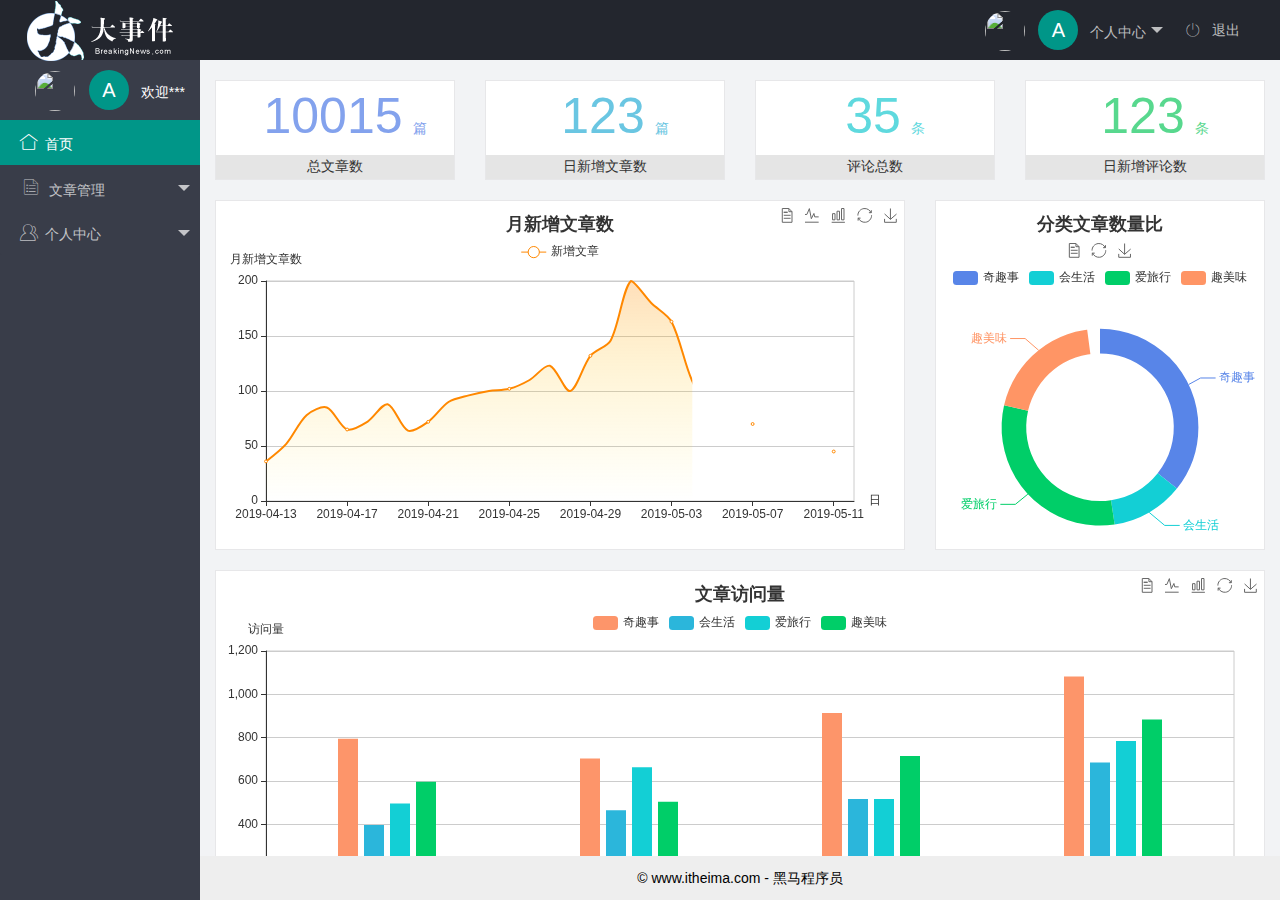
==== index.html @ e061fc87 "主页提交" ====
<!DOCTYPE html>
<html lang="en">

<head>
    <meta charset="UTF-8">
    <meta name="viewport" content="width=device-width, initial-scale=1.0">
    <title>后台大布局</title>
    <link rel="stylesheet" href="/assets/fonts/iconfont.css">
    <link rel="stylesheet" href="/assets/lib/layui/css/layui.css">
    <link rel="stylesheet" href="/assets/css/index.css">
</head>

<body class="layui-layout-body">
    <div class="layui-layout layui-layout-admin">
        <div class="layui-header">
            <div class="layui-logo">
                <img src="./assets/images/logo.png" alt="">
            </div>
            <ul class="layui-nav layui-layout-right">
                <li class="layui-nav-item">
                    <a href="javascript:;" class="userinfo">
                        <img src="http://t.cn/RCzsdCq" class="layui-nav-img">
                        <span class="text-avatar">A</span>
                        个人中心
                    </a>
                    <dl class="layui-nav-child">
                        <dd><a href="javascript:;">基本资料</a></dd>
                        <dd><a href="javascript:;">安全设置</a></dd>
                    </dl>
                </li>
                <li class="layui-nav-item">
                    <a href="javascript:;" id="btnLogout">
                        <span class="iconfont icon-tuichu"></span>&nbsp;&nbsp;
                        退出
                    </a>
                </li>
            </ul>
        </div>

        <div class="layui-side layui-bg-black">
            <div class="layui-side-scroll">
                <div class="userinfo">
                    <img src="http://t.cn/RCzsdCq" class="layui-nav-img">
                    <span class="text-avatar">A</span>
                    <span class="welcome">欢迎***</span>
                </div>
                <!-- 左侧导航区域（可配合layui已有的垂直导航） -->
                <ul class="layui-nav layui-nav-tree" lay-shrink="all">
                    <li class="layui-nav-item layui-this"><a href="/home/dashboard.html" target="fm"><i
                                class="layui-icon layui-icon-home" style="font-size: 18px;"></i> 首页</a></li>
                    <li class="layui-nav-item">
                        <a class="" href="javascript:;"><i class="layui-icon layui-icon-list"
                                style="font-size: 22px;"></i> 文章管理</a>
                        <dl class="layui-nav-child">
                            <dd><a href="javascript:;"><i class="layui-icon layui-icon-app"></i> 文章类别</a></dd>
                            <dd><a href="javascript:;"><i class="layui-icon layui-icon-app"></i> 文章列表</a></dd>
                            <dd><a href="javascript:;"><i class="layui-icon layui-icon-app"></i> 发布文章</a></dd>
                        </dl>
                    </li>
                    <li class="layui-nav-item">
                        <a class="" href="javascript:;"><i class="layui-icon layui-icon-user"
                                style="font-size: 18px;"></i> 个人中心</a>
                        <dl class="layui-nav-child">
                            <dd><a href="javascript:;"><i class="layui-icon layui-icon-app"></i> 基本资料</a></dd>
                            <dd><a href="javascript:;"><i class="layui-icon layui-icon-app"></i> 更换头像</a></dd>
                            <dd><a href="javascript:;"><i class="layui-icon layui-icon-app"></i> 重置密码</a></dd>
                        </dl>
                    </li>

                </ul>
            </div>
        </div>

        <div class="layui-body">
            <!-- 内容主体区域 -->
            <div class="layui-body">
                <iframe src="/home/dashboard.html" frameborder="0" name="fm"></iframe>
            </div>
        </div>

        <div class="layui-footer">
            <!-- 底部固定区域 -->
            © www.itheima.com - 黑马程序员
        </div>
    </div>
    <script src="/assets/lib/layui/layui.all.js"></script>
    <script src="/assets/lib/jquery.js"></script>
    <script src="/assets/js/baseAPI.js"></script>
    <script src="/assets/js/index.js"></script>
</body>

</html>
---- assets/fonts/iconfont.css ----
@font-face {font-family: "iconfont";
  src: url('iconfont.eot?t=1576139966484'); /* IE9 */
  src: url('iconfont.eot?t=1576139966484#iefix') format('embedded-opentype'), /* IE6-IE8 */
  url('[data-uri]') format('woff2'),
  url('iconfont.woff?t=1576139966484') format('woff'),
  url('iconfont.ttf?t=1576139966484') format('truetype'), /* chrome, firefox, opera, Safari, Android, iOS 4.2+ */
  url('iconfont.svg?t=1576139966484#iconfont') format('svg'); /* iOS 4.1- */
}

.iconfont {
  font-family: "iconfont" !important;
  font-size: 16px;
  font-style: normal;
  -webkit-font-smoothing: antialiased;
  -moz-osx-font-smoothing: grayscale;
}

.icon-home:before {
  content: "\e6a9";
}

.icon-user:before {
  content: "\e614";
}

.icon-pinglun:before {
  content: "\e616";
}

.icon-tuichu:before {
  content: "\e865";
}

.icon-16:before {
  content: "\e615";
}
---- assets/lib/layui/css/layui.css ----
/** layui-v2.5.5 MIT License By https://www.layui.com */
 .layui-inline,img{display:inline-block;vertical-align:middle}h1,h2,h3,h4,h5,h6{font-weight:400}.layui-edge,.layui-header,.layui-inline,.layui-main{position:relative}.layui-body,.layui-edge,.layui-elip{overflow:hidden}.layui-btn,.layui-edge,.layui-inline,img{vertical-align:middle}.layui-btn,.layui-disabled,.layui-icon,.layui-unselect{-moz-user-select:none;-webkit-user-select:none;-ms-user-select:none}.layui-elip,.layui-form-checkbox span,.layui-form-pane .layui-form-label{text-overflow:ellipsis;white-space:nowrap}.layui-breadcrumb,.layui-tree-btnGroup{visibility:hidden}blockquote,body,button,dd,div,dl,dt,form,h1,h2,h3,h4,h5,h6,input,li,ol,p,pre,td,textarea,th,ul{margin:0;padding:0;-webkit-tap-highlight-color:rgba(0,0,0,0)}a:active,a:hover{outline:0}img{border:none}li{list-style:none}table{border-collapse:collapse;border-spacing:0}h4,h5,h6{font-size:100%}button,input,optgroup,option,select,textarea{font-family:inherit;font-size:inherit;font-style:inherit;font-weight:inherit;outline:0}pre{white-space:pre-wrap;white-space:-moz-pre-wrap;white-space:-pre-wrap;white-space:-o-pre-wrap;word-wrap:break-word}body{line-height:24px;font:14px Helvetica Neue,Helvetica,PingFang SC,Tahoma,Arial,sans-serif}hr{height:1px;margin:10px 0;border:0;clear:both}a{color:#333;text-decoration:none}a:hover{color:#777}a cite{font-style:normal;*cursor:pointer}.layui-border-box,.layui-border-box *{box-sizing:border-box}.layui-box,.layui-box *{box-sizing:content-box}.layui-clear{clear:both;*zoom:1}.layui-clear:after{content:'\20';clear:both;*zoom:1;display:block;height:0}.layui-inline{*display:inline;*zoom:1}.layui-edge{display:inline-block;width:0;height:0;border-width:6px;border-style:dashed;border-color:transparent}.layui-edge-top{top:-4px;border-bottom-color:#999;border-bottom-style:solid}.layui-edge-right{border-left-color:#999;border-left-style:solid}.layui-edge-bottom{top:2px;border-top-color:#999;border-top-style:solid}.layui-edge-left{border-right-color:#999;border-right-style:solid}.layui-disabled,.layui-disabled:hover{color:#d2d2d2!important;cursor:not-allowed!important}.layui-circle{border-radius:100%}.layui-show{display:block!important}.layui-hide{display:none!important}@font-face{font-family:layui-icon;src:url(../font/iconfont.eot?v=250);src:url(../font/iconfont.eot?v=250#iefix) format('embedded-opentype'),url(../font/iconfont.woff2?v=250) format('woff2'),url(../font/iconfont.woff?v=250) format('woff'),url(../font/iconfont.ttf?v=250) format('truetype'),url(../font/iconfont.svg?v=250#layui-icon) format('svg')}.layui-icon{font-family:layui-icon!important;font-size:16px;font-style:normal;-webkit-font-smoothing:antialiased;-moz-osx-font-smoothing:grayscale}.layui-icon-reply-fill:before{content:"\e611"}.layui-icon-set-fill:before{content:"\e614"}.layui-icon-menu-fill:before{content:"\e60f"}.layui-icon-search:before{content:"\e615"}.layui-icon-share:before{content:"\e641"}.layui-icon-set-sm:before{content:"\e620"}.layui-icon-engine:before{content:"\e628"}.layui-icon-close:before{content:"\1006"}.layui-icon-close-fill:before{content:"\1007"}.layui-icon-chart-screen:before{content:"\e629"}.layui-icon-star:before{content:"\e600"}.layui-icon-circle-dot:before{content:"\e617"}.layui-icon-chat:before{content:"\e606"}.layui-icon-release:before{content:"\e609"}.layui-icon-list:before{content:"\e60a"}.layui-icon-chart:before{content:"\e62c"}.layui-icon-ok-circle:before{content:"\1005"}.layui-icon-layim-theme:before{content:"\e61b"}.layui-icon-table:before{content:"\e62d"}.layui-icon-right:before{content:"\e602"}.layui-icon-left:before{content:"\e603"}.layui-icon-cart-simple:before{content:"\e698"}.layui-icon-face-cry:before{content:"\e69c"}.layui-icon-face-smile:before{content:"\e6af"}.layui-icon-survey:before{content:"\e6b2"}.layui-icon-tree:before{content:"\e62e"}.layui-icon-upload-circle:before{content:"\e62f"}.layui-icon-add-circle:before{content:"\e61f"}.layui-icon-download-circle:before{content:"\e601"}.layui-icon-templeate-1:before{content:"\e630"}.layui-icon-util:before{content:"\e631"}.layui-icon-face-surprised:before{content:"\e664"}.layui-icon-edit:before{content:"\e642"}.layui-icon-speaker:before{content:"\e645"}.layui-icon-down:before{content:"\e61a"}.layui-icon-file:before{content:"\e621"}.layui-icon-layouts:before{content:"\e632"}.layui-icon-rate-half:before{content:"\e6c9"}.layui-icon-add-circle-fine:before{content:"\e608"}.layui-icon-prev-circle:before{content:"\e633"}.layui-icon-read:before{content:"\e705"}.layui-icon-404:before{content:"\e61c"}.layui-icon-carousel:before{content:"\e634"}.layui-icon-help:before{content:"\e607"}.layui-icon-code-circle:before{content:"\e635"}.layui-icon-water:before{content:"\e636"}.layui-icon-username:before{content:"\e66f"}.layui-icon-find-fill:before{content:"\e670"}.layui-icon-about:before{content:"\e60b"}.layui-icon-location:before{content:"\e715"}.layui-icon-up:before{content:"\e619"}.layui-icon-pause:before{content:"\e651"}.layui-icon-date:before{content:"\e637"}.layui-icon-layim-uploadfile:before{content:"\e61d"}.layui-icon-delete:before{content:"\e640"}.layui-icon-play:before{content:"\e652"}.layui-icon-top:before{content:"\e604"}.layui-icon-friends:before{content:"\e612"}.layui-icon-refresh-3:before{content:"\e9aa"}.layui-icon-ok:before{content:"\e605"}.layui-icon-layer:before{content:"\e638"}.layui-icon-face-smile-fine:before{content:"\e60c"}.layui-icon-dollar:before{content:"\e659"}.layui-icon-group:before{content:"\e613"}.layui-icon-layim-download:before{content:"\e61e"}.layui-icon-picture-fine:before{content:"\e60d"}.layui-icon-link:before{content:"\e64c"}.layui-icon-diamond:before{content:"\e735"}.layui-icon-log:before{content:"\e60e"}.layui-icon-rate-solid:before{content:"\e67a"}.layui-icon-fonts-del:before{content:"\e64f"}.layui-icon-unlink:before{content:"\e64d"}.layui-icon-fonts-clear:before{content:"\e639"}.layui-icon-triangle-r:before{content:"\e623"}.layui-icon-circle:before{content:"\e63f"}.layui-icon-radio:before{content:"\e643"}.layui-icon-align-center:before{content:"\e647"}.layui-icon-align-right:before{content:"\e648"}.layui-icon-align-left:before{content:"\e649"}.layui-icon-loading-1:before{content:"\e63e"}.layui-icon-return:before{content:"\e65c"}.layui-icon-fonts-strong:before{content:"\e62b"}.layui-icon-upload:before{content:"\e67c"}.layui-icon-dialogue:before{content:"\e63a"}.layui-icon-video:before{content:"\e6ed"}.layui-icon-headset:before{content:"\e6fc"}.layui-icon-cellphone-fine:before{content:"\e63b"}.layui-icon-add-1:before{content:"\e654"}.layui-icon-face-smile-b:before{content:"\e650"}.layui-icon-fonts-html:before{content:"\e64b"}.layui-icon-form:before{content:"\e63c"}.layui-icon-cart:before{content:"\e657"}.layui-icon-camera-fill:before{content:"\e65d"}.layui-icon-tabs:before{content:"\e62a"}.layui-icon-fonts-code:before{content:"\e64e"}.layui-icon-fire:before{content:"\e756"}.layui-icon-set:before{content:"\e716"}.layui-icon-fonts-u:before{content:"\e646"}.layui-icon-triangle-d:before{content:"\e625"}.layui-icon-tips:before{content:"\e702"}.layui-icon-picture:before{content:"\e64a"}.layui-icon-more-vertical:before{content:"\e671"}.layui-icon-flag:before{content:"\e66c"}.layui-icon-loading:before{content:"\e63d"}.layui-icon-fonts-i:before{content:"\e644"}.layui-icon-refresh-1:before{content:"\e666"}.layui-icon-rmb:before{content:"\e65e"}.layui-icon-home:before{content:"\e68e"}.layui-icon-user:before{content:"\e770"}.layui-icon-notice:before{content:"\e667"}.layui-icon-login-weibo:before{content:"\e675"}.layui-icon-voice:before{content:"\e688"}.layui-icon-upload-drag:before{content:"\e681"}.layui-icon-login-qq:before{content:"\e676"}.layui-icon-snowflake:before{content:"\e6b1"}.layui-icon-file-b:before{content:"\e655"}.layui-icon-template:before{content:"\e663"}.layui-icon-auz:before{content:"\e672"}.layui-icon-console:before{content:"\e665"}.layui-icon-app:before{content:"\e653"}.layui-icon-prev:before{content:"\e65a"}.layui-icon-website:before{content:"\e7ae"}.layui-icon-next:before{content:"\e65b"}.layui-icon-component:before{content:"\e857"}.layui-icon-more:before{content:"\e65f"}.layui-icon-login-wechat:before{content:"\e677"}.layui-icon-shrink-right:before{content:"\e668"}.layui-icon-spread-left:before{content:"\e66b"}.layui-icon-camera:before{content:"\e660"}.layui-icon-note:before{content:"\e66e"}.layui-icon-refresh:before{content:"\e669"}.layui-icon-female:before{content:"\e661"}.layui-icon-male:before{content:"\e662"}.layui-icon-password:before{content:"\e673"}.layui-icon-senior:before{content:"\e674"}.layui-icon-theme:before{content:"\e66a"}.layui-icon-tread:before{content:"\e6c5"}.layui-icon-praise:before{content:"\e6c6"}.layui-icon-star-fill:before{content:"\e658"}.layui-icon-rate:before{content:"\e67b"}.layui-icon-template-1:before{content:"\e656"}.layui-icon-vercode:before{content:"\e679"}.layui-icon-cellphone:before{content:"\e678"}.layui-icon-screen-full:before{content:"\e622"}.layui-icon-screen-restore:before{content:"\e758"}.layui-icon-cols:before{content:"\e610"}.layui-icon-export:before{content:"\e67d"}.layui-icon-print:before{content:"\e66d"}.layui-icon-slider:before{content:"\e714"}.layui-icon-addition:before{content:"\e624"}.layui-icon-subtraction:before{content:"\e67e"}.layui-icon-service:before{content:"\e626"}.layui-icon-transfer:before{content:"\e691"}.layui-main{width:1140px;margin:0 auto}.layui-header{z-index:1000;height:60px}.layui-header a:hover{transition:all .5s;-webkit-transition:all .5s}.layui-side{position:fixed;left:0;top:0;bottom:0;z-index:999;width:200px;overflow-x:hidden}.layui-side-scroll{position:relative;width:220px;height:100%;overflow-x:hidden}.layui-body{position:absolute;left:200px;right:0;top:0;bottom:0;z-index:998;width:auto;overflow-y:auto;box-sizing:border-box}.layui-layout-body{overflow:hidden}.layui-layout-admin .layui-header{background-color:#23262E}.layui-layout-admin .layui-side{top:60px;width:200px;overflow-x:hidden}.layui-layout-admin .layui-body{position:fixed;top:60px;bottom:44px}.layui-layout-admin .layui-main{width:auto;margin:0 15px}.layui-layout-admin .layui-footer{position:fixed;left:200px;right:0;bottom:0;height:44px;line-height:44px;padding:0 15px;background-color:#eee}.layui-layout-admin .layui-logo{position:absolute;left:0;top:0;width:200px;height:100%;line-height:60px;text-align:center;color:#009688;font-size:16px}.layui-layout-admin .layui-header .layui-nav{background:0 0}.layui-layout-left{position:absolute!important;left:200px;top:0}.layui-layout-right{position:absolute!important;right:0;top:0}.layui-container{position:relative;margin:0 auto;padding:0 15px;box-sizing:border-box}.layui-fluid{position:relative;margin:0 auto;padding:0 15px}.layui-row:after,.layui-row:before{content:'';display:block;clear:both}.layui-col-lg1,.layui-col-lg10,.layui-col-lg11,.layui-col-lg12,.layui-col-lg2,.layui-col-lg3,.layui-col-lg4,.layui-col-lg5,.layui-col-lg6,.layui-col-lg7,.layui-col-lg8,.layui-col-lg9,.layui-col-md1,.layui-col-md10,.layui-col-md11,.layui-col-md12,.layui-col-md2,.layui-col-md3,.layui-col-md4,.layui-col-md5,.layui-col-md6,.layui-col-md7,.layui-col-md8,.layui-col-md9,.layui-col-sm1,.layui-col-sm10,.layui-col-sm11,.layui-col-sm12,.layui-col-sm2,.layui-col-sm3,.layui-col-sm4,.layui-col-sm5,.layui-col-sm6,.layui-col-sm7,.layui-col-sm8,.layui-col-sm9,.layui-col-xs1,.layui-col-xs10,.layui-col-xs11,.layui-col-xs12,.layui-col-xs2,.layui-col-xs3,.layui-col-xs4,.layui-col-xs5,.layui-col-xs6,.layui-col-xs7,.layui-col-xs8,.layui-col-xs9{position:relative;display:block;box-sizing:border-box}.layui-col-xs1,.layui-col-xs10,.layui-col-xs11,.layui-col-xs12,.layui-col-xs2,.layui-col-xs3,.layui-col-xs4,.layui-col-xs5,.layui-col-xs6,.layui-col-xs7,.layui-col-xs8,.layui-col-xs9{float:left}.layui-col-xs1{width:8.33333333%}.layui-col-xs2{width:16.66666667%}.layui-col-xs3{width:25%}.layui-col-xs4{width:33.33333333%}.layui-col-xs5{width:41.66666667%}.layui-col-xs6{width:50%}.layui-col-xs7{width:58.33333333%}.layui-col-xs8{width:66.66666667%}.layui-col-xs9{width:75%}.layui-col-xs10{width:83.33333333%}.layui-col-xs11{width:91.66666667%}.layui-col-xs12{width:100%}.layui-col-xs-offset1{margin-left:8.33333333%}.layui-col-xs-offset2{margin-left:16.66666667%}.layui-col-xs-offset3{margin-left:25%}.layui-col-xs-offset4{margin-left:33.33333333%}.layui-col-xs-offset5{margin-left:41.66666667%}.layui-col-xs-offset6{margin-left:50%}.layui-col-xs-offset7{margin-left:58.33333333%}.layui-col-xs-offset8{margin-left:66.66666667%}.layui-col-xs-offset9{margin-left:75%}.layui-col-xs-offset10{margin-left:83.33333333%}.layui-col-xs-offset11{margin-left:91.66666667%}.layui-col-xs-offset12{margin-left:100%}@media screen and (max-width:768px){.layui-hide-xs{display:none!important}.layui-show-xs-block{display:block!important}.layui-show-xs-inline{display:inline!important}.layui-show-xs-inline-block{display:inline-block!important}}@media screen and (min-width:768px){.layui-container{width:750px}.layui-hide-sm{display:none!important}.layui-show-sm-block{display:block!important}.layui-show-sm-inline{display:inline!important}.layui-show-sm-inline-block{display:inline-block!important}.layui-col-sm1,.layui-col-sm10,.layui-col-sm11,.layui-col-sm12,.layui-col-sm2,.layui-col-sm3,.layui-col-sm4,.layui-col-sm5,.layui-col-sm6,.layui-col-sm7,.layui-col-sm8,.layui-col-sm9{float:left}.layui-col-sm1{width:8.33333333%}.layui-col-sm2{width:16.66666667%}.layui-col-sm3{width:25%}.layui-col-sm4{width:33.33333333%}.layui-col-sm5{width:41.66666667%}.layui-col-sm6{width:50%}.layui-col-sm7{width:58.33333333%}.layui-col-sm8{width:66.66666667%}.layui-col-sm9{width:75%}.layui-col-sm10{width:83.33333333%}.layui-col-sm11{width:91.66666667%}.layui-col-sm12{width:100%}.layui-col-sm-offset1{margin-left:8.33333333%}.layui-col-sm-offset2{margin-left:16.66666667%}.layui-col-sm-offset3{margin-left:25%}.layui-col-sm-offset4{margin-left:33.33333333%}.layui-col-sm-offset5{margin-left:41.66666667%}.layui-col-sm-offset6{margin-left:50%}.layui-col-sm-offset7{margin-left:58.33333333%}.layui-col-sm-offset8{margin-left:66.66666667%}.layui-col-sm-offset9{margin-left:75%}.layui-col-sm-offset10{margin-left:83.33333333%}.layui-col-sm-offset11{margin-left:91.66666667%}.layui-col-sm-offset12{margin-left:100%}}@media screen and (min-width:992px){.layui-container{width:970px}.layui-hide-md{display:none!important}.layui-show-md-block{display:block!important}.layui-show-md-inline{display:inline!important}.layui-show-md-inline-block{display:inline-block!important}.layui-col-md1,.layui-col-md10,.layui-col-md11,.layui-col-md12,.layui-col-md2,.layui-col-md3,.layui-col-md4,.layui-col-md5,.layui-col-md6,.layui-col-md7,.layui-col-md8,.layui-col-md9{float:left}.layui-col-md1{width:8.33333333%}.layui-col-md2{width:16.66666667%}.layui-col-md3{width:25%}.layui-col-md4{width:33.33333333%}.layui-col-md5{width:41.66666667%}.layui-col-md6{width:50%}.layui-col-md7{width:58.33333333%}.layui-col-md8{width:66.66666667%}.layui-col-md9{width:75%}.layui-col-md10{width:83.33333333%}.layui-col-md11{width:91.66666667%}.layui-col-md12{width:100%}.layui-col-md-offset1{margin-left:8.33333333%}.layui-col-md-offset2{margin-left:16.66666667%}.layui-col-md-offset3{margin-left:25%}.layui-col-md-offset4{margin-left:33.33333333%}.layui-col-md-offset5{margin-left:41.66666667%}.layui-col-md-offset6{margin-left:50%}.layui-col-md-offset7{margin-left:58.33333333%}.layui-col-md-offset8{margin-left:66.66666667%}.layui-col-md-offset9{margin-left:75%}.layui-col-md-offset10{margin-left:83.33333333%}.layui-col-md-offset11{margin-left:91.66666667%}.layui-col-md-offset12{margin-left:100%}}@media screen and (min-width:1200px){.layui-container{width:1170px}.layui-hide-lg{display:none!important}.layui-show-lg-block{display:block!important}.layui-show-lg-inline{display:inline!important}.layui-show-lg-inline-block{display:inline-block!important}.layui-col-lg1,.layui-col-lg10,.layui-col-lg11,.layui-col-lg12,.layui-col-lg2,.layui-col-lg3,.layui-col-lg4,.layui-col-lg5,.layui-col-lg6,.layui-col-lg7,.layui-col-lg8,.layui-col-lg9{float:left}.layui-col-lg1{width:8.33333333%}.layui-col-lg2{width:16.66666667%}.layui-col-lg3{width:25%}.layui-col-lg4{width:33.33333333%}.layui-col-lg5{width:41.66666667%}.layui-col-lg6{width:50%}.layui-col-lg7{width:58.33333333%}.layui-col-lg8{width:66.66666667%}.layui-col-lg9{width:75%}.layui-col-lg10{width:83.33333333%}.layui-col-lg11{width:91.66666667%}.layui-col-lg12{width:100%}.layui-col-lg-offset1{margin-left:8.33333333%}.layui-col-lg-offset2{margin-left:16.66666667%}.layui-col-lg-offset3{margin-left:25%}.layui-col-lg-offset4{margin-left:33.33333333%}.layui-col-lg-offset5{margin-left:41.66666667%}.layui-col-lg-offset6{margin-left:50%}.layui-col-lg-offset7{margin-left:58.33333333%}.layui-col-lg-offset8{margin-left:66.66666667%}.layui-col-lg-offset9{margin-left:75%}.layui-col-lg-offset10{margin-left:83.33333333%}.layui-col-lg-offset11{margin-left:91.66666667%}.layui-col-lg-offset12{margin-left:100%}}.layui-col-space1{margin:-.5px}.layui-col-space1>*{padding:.5px}.layui-col-space3{margin:-1.5px}.layui-col-space3>*{padding:1.5px}.layui-col-space5{margin:-2.5px}.layui-col-space5>*{padding:2.5px}.layui-col-space8{margin:-3.5px}.layui-col-space8>*{padding:3.5px}.layui-col-space10{margin:-5px}.layui-col-space10>*{padding:5px}.layui-col-space12{margin:-6px}.layui-col-space12>*{padding:6px}.layui-col-space15{margin:-7.5px}.layui-col-space15>*{padding:7.5px}.layui-col-space18{margin:-9px}.layui-col-space18>*{padding:9px}.layui-col-space20{margin:-10px}.layui-col-space20>*{padding:10px}.layui-col-space22{margin:-11px}.layui-col-space22>*{padding:11px}.layui-col-space25{margin:-12.5px}.layui-col-space25>*{padding:12.5px}.layui-col-space30{margin:-15px}.layui-col-space30>*{padding:15px}.layui-btn,.layui-input,.layui-select,.layui-textarea,.layui-upload-button{outline:0;-webkit-appearance:none;transition:all .3s;-webkit-transition:all .3s;box-sizing:border-box}.layui-elem-quote{margin-bottom:10px;padding:15px;line-height:22px;border-left:5px solid #009688;border-radius:0 2px 2px 0;background-color:#f2f2f2}.layui-quote-nm{border-style:solid;border-width:1px 1px 1px 5px;background:0 0}.layui-elem-field{margin-bottom:10px;padding:0;border-width:1px;border-style:solid}.layui-elem-field legend{margin-left:20px;padding:0 10px;font-size:20px;font-weight:300}.layui-field-title{margin:10px 0 20px;border-width:1px 0 0}.layui-field-box{padding:10px 15px}.layui-field-title .layui-field-box{padding:10px 0}.layui-progress{position:relative;height:6px;border-radius:20px;background-color:#e2e2e2}.layui-progress-bar{position:absolute;left:0;top:0;width:0;max-width:100%;height:6px;border-radius:20px;text-align:right;background-color:#5FB878;transition:all .3s;-webkit-transition:all .3s}.layui-progress-big,.layui-progress-big .layui-progress-bar{height:18px;line-height:18px}.layui-progress-text{position:relative;top:-20px;line-height:18px;font-size:12px;color:#666}.layui-progress-big .layui-progress-text{position:static;padding:0 10px;color:#fff}.layui-collapse{border-width:1px;border-style:solid;border-radius:2px}.layui-colla-content,.layui-colla-item{border-top-width:1px;border-top-style:solid}.layui-colla-item:first-child{border-top:none}.layui-colla-title{position:relative;height:42px;line-height:42px;padding:0 15px 0 35px;color:#333;background-color:#f2f2f2;cursor:pointer;font-size:14px;overflow:hidden}.layui-colla-content{display:none;padding:10px 15px;line-height:22px;color:#666}.layui-colla-icon{position:absolute;left:15px;top:0;font-size:14px}.layui-card{margin-bottom:15px;border-radius:2px;background-color:#fff;box-shadow:0 1px 2px 0 rgba(0,0,0,.05)}.layui-card:last-child{margin-bottom:0}.layui-card-header{position:relative;height:42px;line-height:42px;padding:0 15px;border-bottom:1px solid #f6f6f6;color:#333;border-radius:2px 2px 0 0;font-size:14px}.layui-bg-black,.layui-bg-blue,.layui-bg-cyan,.layui-bg-green,.layui-bg-orange,.layui-bg-red{color:#fff!important}.layui-card-body{position:relative;padding:10px 15px;line-height:24px}.layui-card-body[pad15]{padding:15px}.layui-card-body[pad20]{padding:20px}.layui-card-body .layui-table{margin:5px 0}.layui-card .layui-tab{margin:0}.layui-panel-window{position:relative;padding:15px;border-radius:0;border-top:5px solid #E6E6E6;background-color:#fff}.layui-auxiliar-moving{position:fixed;left:0;right:0;top:0;bottom:0;width:100%;height:100%;background:0 0;z-index:9999999999}.layui-form-label,.layui-form-mid,.layui-form-select,.layui-input-block,.layui-input-inline,.layui-textarea{position:relative}.layui-bg-red{background-color:#FF5722!important}.layui-bg-orange{background-color:#FFB800!important}.layui-bg-green{background-color:#009688!important}.layui-bg-cyan{background-color:#2F4056!important}.layui-bg-blue{background-color:#1E9FFF!important}.layui-bg-black{background-color:#393D49!important}.layui-bg-gray{background-color:#eee!important;color:#666!important}.layui-badge-rim,.layui-colla-content,.layui-colla-item,.layui-collapse,.layui-elem-field,.layui-form-pane .layui-form-item[pane],.layui-form-pane .layui-form-label,.layui-input,.layui-layedit,.layui-layedit-tool,.layui-quote-nm,.layui-select,.layui-tab-bar,.layui-tab-card,.layui-tab-title,.layui-tab-title .layui-this:after,.layui-textarea{border-color:#e6e6e6}.layui-timeline-item:before,hr{background-color:#e6e6e6}.layui-text{line-height:22px;font-size:14px;color:#666}.layui-text h1,.layui-text h2,.layui-text h3{font-weight:500;color:#333}.layui-text h1{font-size:30px}.layui-text h2{font-size:24px}.layui-text h3{font-size:18px}.layui-text a:not(.layui-btn){color:#01AAED}.layui-text a:not(.layui-btn):hover{text-decoration:underline}.layui-text ul{padding:5px 0 5px 15px}.layui-text ul li{margin-top:5px;list-style-type:disc}.layui-text em,.layui-word-aux{color:#999!important;padding:0 5px!important}.layui-btn{display:inline-block;height:38px;line-height:38px;padding:0 18px;background-color:#009688;color:#fff;white-space:nowrap;text-align:center;font-size:14px;border:none;border-radius:2px;cursor:pointer}.layui-btn:hover{opacity:.8;filter:alpha(opacity=80);color:#fff}.layui-btn:active{opacity:1;filter:alpha(opacity=100)}.layui-btn+.layui-btn{margin-left:10px}.layui-btn-container{font-size:0}.layui-btn-container .layui-btn{margin-right:10px;margin-bottom:10px}.layui-btn-container .layui-btn+.layui-btn{margin-left:0}.layui-table .layui-btn-container .layui-btn{margin-bottom:9px}.layui-btn-radius{border-radius:100px}.layui-btn .layui-icon{margin-right:3px;font-size:18px;vertical-align:bottom;vertical-align:middle\9}.layui-btn-primary{border:1px solid #C9C9C9;background-color:#fff;color:#555}.layui-btn-primary:hover{border-color:#009688;color:#333}.layui-btn-normal{background-color:#1E9FFF}.layui-btn-warm{background-color:#FFB800}.layui-btn-danger{background-color:#FF5722}.layui-btn-checked{background-color:#5FB878}.layui-btn-disabled,.layui-btn-disabled:active,.layui-btn-disabled:hover{border:1px solid #e6e6e6;background-color:#FBFBFB;color:#C9C9C9;cursor:not-allowed;opacity:1}.layui-btn-lg{height:44px;line-height:44px;padding:0 25px;font-size:16px}.layui-btn-sm{height:30px;line-height:30px;padding:0 10px;font-size:12px}.layui-btn-sm i{font-size:16px!important}.layui-btn-xs{height:22px;line-height:22px;padding:0 5px;font-size:12px}.layui-btn-xs i{font-size:14px!important}.layui-btn-group{display:inline-block;vertical-align:middle;font-size:0}.layui-btn-group .layui-btn{margin-left:0!important;margin-right:0!important;border-left:1px solid rgba(255,255,255,.5);border-radius:0}.layui-btn-group .layui-btn-primary{border-left:none}.layui-btn-group .layui-btn-primary:hover{border-color:#C9C9C9;color:#009688}.layui-btn-group .layui-btn:first-child{border-left:none;border-radius:2px 0 0 2px}.layui-btn-group .layui-btn-primary:first-child{border-left:1px solid #c9c9c9}.layui-btn-group .layui-btn:last-child{border-radius:0 2px 2px 0}.layui-btn-group .layui-btn+.layui-btn{margin-left:0}.layui-btn-group+.layui-btn-group{margin-left:10px}.layui-btn-fluid{width:100%}.layui-input,.layui-select,.layui-textarea{height:38px;line-height:1.3;line-height:38px\9;border-width:1px;border-style:solid;background-color:#fff;border-radius:2px}.layui-input::-webkit-input-placeholder,.layui-select::-webkit-input-placeholder,.layui-textarea::-webkit-input-placeholder{line-height:1.3}.layui-input,.layui-textarea{display:block;width:100%;padding-left:10px}.layui-input:hover,.layui-textarea:hover{border-color:#D2D2D2!important}.layui-input:focus,.layui-textarea:focus{border-color:#C9C9C9!important}.layui-textarea{min-height:100px;height:auto;line-height:20px;padding:6px 10px;resize:vertical}.layui-select{padding:0 10px}.layui-form input[type=checkbox],.layui-form input[type=radio],.layui-form select{display:none}.layui-form [lay-ignore]{display:initial}.layui-form-item{margin-bottom:15px;clear:both;*zoom:1}.layui-form-item:after{content:'\20';clear:both;*zoom:1;display:block;height:0}.layui-form-label{float:left;display:block;padding:9px 15px;width:80px;font-weight:400;line-height:20px;text-align:right}.layui-form-label-col{display:block;float:none;padding:9px 0;line-height:20px;text-align:left}.layui-form-item .layui-inline{margin-bottom:5px;margin-right:10px}.layui-input-block{margin-left:110px;min-height:36px}.layui-input-inline{display:inline-block;vertical-align:middle}.layui-form-item .layui-input-inline{float:left;width:190px;margin-right:10px}.layui-form-text .layui-input-inline{width:auto}.layui-form-mid{float:left;display:block;padding:9px 0!important;line-height:20px;margin-right:10px}.layui-form-danger+.layui-form-select .layui-input,.layui-form-danger:focus{border-color:#FF5722!important}.layui-form-select .layui-input{padding-right:30px;cursor:pointer}.layui-form-select .layui-edge{position:absolute;right:10px;top:50%;margin-top:-3px;cursor:pointer;border-width:6px;border-top-color:#c2c2c2;border-top-style:solid;transition:all .3s;-webkit-transition:all .3s}.layui-form-select dl{display:none;position:absolute;left:0;top:42px;padding:5px 0;z-index:899;min-width:100%;border:1px solid #d2d2d2;max-height:300px;overflow-y:auto;background-color:#fff;border-radius:2px;box-shadow:0 2px 4px rgba(0,0,0,.12);box-sizing:border-box}.layui-form-select dl dd,.layui-form-select dl dt{padding:0 10px;line-height:36px;white-space:nowrap;overflow:hidden;text-overflow:ellipsis}.layui-form-select dl dt{font-size:12px;color:#999}.layui-form-select dl dd{cursor:pointer}.layui-form-select dl dd:hover{background-color:#f2f2f2;-webkit-transition:.5s all;transition:.5s all}.layui-form-select .layui-select-group dd{padding-left:20px}.layui-form-select dl dd.layui-select-tips{padding-left:10px!important;color:#999}.layui-form-select dl dd.layui-this{background-color:#5FB878;color:#fff}.layui-form-checkbox,.layui-form-select dl dd.layui-disabled{background-color:#fff}.layui-form-selected dl{display:block}.layui-form-checkbox,.layui-form-checkbox *,.layui-form-switch{display:inline-block;vertical-align:middle}.layui-form-selected .layui-edge{margin-top:-9px;-webkit-transform:rotate(180deg);transform:rotate(180deg);margin-top:-3px\9}:root .layui-form-selected .layui-edge{margin-top:-9px\0/IE9}.layui-form-selectup dl{top:auto;bottom:42px}.layui-select-none{margin:5px 0;text-align:center;color:#999}.layui-select-disabled .layui-disabled{border-color:#eee!important}.layui-select-disabled .layui-edge{border-top-color:#d2d2d2}.layui-form-checkbox{position:relative;height:30px;line-height:30px;margin-right:10px;padding-right:30px;cursor:pointer;font-size:0;-webkit-transition:.1s linear;transition:.1s linear;box-sizing:border-box}.layui-form-checkbox span{padding:0 10px;height:100%;font-size:14px;border-radius:2px 0 0 2px;background-color:#d2d2d2;color:#fff;overflow:hidden}.layui-form-checkbox:hover span{background-color:#c2c2c2}.layui-form-checkbox i{position:absolute;right:0;top:0;width:30px;height:28px;border:1px solid #d2d2d2;border-left:none;border-radius:0 2px 2px 0;color:#fff;font-size:20px;text-align:center}.layui-form-checkbox:hover i{border-color:#c2c2c2;color:#c2c2c2}.layui-form-checked,.layui-form-checked:hover{border-color:#5FB878}.layui-form-checked span,.layui-form-checked:hover span{background-color:#5FB878}.layui-form-checked i,.layui-form-checked:hover i{color:#5FB878}.layui-form-item .layui-form-checkbox{margin-top:4px}.layui-form-checkbox[lay-skin=primary]{height:auto!important;line-height:normal!important;min-width:18px;min-height:18px;border:none!important;margin-right:0;padding-left:28px;padding-right:0;background:0 0}.layui-form-checkbox[lay-skin=primary] span{padding-left:0;padding-right:15px;line-height:18px;background:0 0;color:#666}.layui-form-checkbox[lay-skin=primary] i{right:auto;left:0;width:16px;height:16px;line-height:16px;border:1px solid #d2d2d2;font-size:12px;border-radius:2px;background-color:#fff;-webkit-transition:.1s linear;transition:.1s linear}.layui-form-checkbox[lay-skin=primary]:hover i{border-color:#5FB878;color:#fff}.layui-form-checked[lay-skin=primary] i{border-color:#5FB878!important;background-color:#5FB878;color:#fff}.layui-checkbox-disbaled[lay-skin=primary] span{background:0 0!important;color:#c2c2c2}.layui-checkbox-disbaled[lay-skin=primary]:hover i{border-color:#d2d2d2}.layui-form-item .layui-form-checkbox[lay-skin=primary]{margin-top:10px}.layui-form-switch{position:relative;height:22px;line-height:22px;min-width:35px;padding:0 5px;margin-top:8px;border:1px solid #d2d2d2;border-radius:20px;cursor:pointer;background-color:#fff;-webkit-transition:.1s linear;transition:.1s linear}.layui-form-switch i{position:absolute;left:5px;top:3px;width:16px;height:16px;border-radius:20px;background-color:#d2d2d2;-webkit-transition:.1s linear;transition:.1s linear}.layui-form-switch em{position:relative;top:0;width:25px;margin-left:21px;padding:0!important;text-align:center!important;color:#999!important;font-style:normal!important;font-size:12px}.layui-form-onswitch{border-color:#5FB878;background-color:#5FB878}.layui-checkbox-disbaled,.layui-checkbox-disbaled i{border-color:#e2e2e2!important}.layui-form-onswitch i{left:100%;margin-left:-21px;background-color:#fff}.layui-form-onswitch em{margin-left:5px;margin-right:21px;color:#fff!important}.layui-checkbox-disbaled span{background-color:#e2e2e2!important}.layui-checkbox-disbaled:hover i{color:#fff!important}[lay-radio]{display:none}.layui-form-radio,.layui-form-radio *{display:inline-block;vertical-align:middle}.layui-form-radio{line-height:28px;margin:6px 10px 0 0;padding-right:10px;cursor:pointer;font-size:0}.layui-form-radio *{font-size:14px}.layui-form-radio>i{margin-right:8px;font-size:22px;color:#c2c2c2}.layui-form-radio>i:hover,.layui-form-radioed>i{color:#5FB878}.layui-radio-disbaled>i{color:#e2e2e2!important}.layui-form-pane .layui-form-label{width:110px;padding:8px 15px;height:38px;line-height:20px;border-width:1px;border-style:solid;border-radius:2px 0 0 2px;text-align:center;background-color:#FBFBFB;overflow:hidden;box-sizing:border-box}.layui-form-pane .layui-input-inline{margin-left:-1px}.layui-form-pane .layui-input-block{margin-left:110px;left:-1px}.layui-form-pane .layui-input{border-radius:0 2px 2px 0}.layui-form-pane .layui-form-text .layui-form-label{float:none;width:100%;border-radius:2px;box-sizing:border-box;text-align:left}.layui-form-pane .layui-form-text .layui-input-inline{display:block;margin:0;top:-1px;clear:both}.layui-form-pane .layui-form-text .layui-input-block{margin:0;left:0;top:-1px}.layui-form-pane .layui-form-text .layui-textarea{min-height:100px;border-radius:0 0 2px 2px}.layui-form-pane .layui-form-checkbox{margin:4px 0 4px 10px}.layui-form-pane .layui-form-radio,.layui-form-pane .layui-form-switch{margin-top:6px;margin-left:10px}.layui-form-pane .layui-form-item[pane]{position:relative;border-width:1px;border-style:solid}.layui-form-pane .layui-form-item[pane] .layui-form-label{position:absolute;left:0;top:0;height:100%;border-width:0 1px 0 0}.layui-form-pane .layui-form-item[pane] .layui-input-inline{margin-left:110px}@media screen and (max-width:450px){.layui-form-item .layui-form-label{text-overflow:ellipsis;overflow:hidden;white-space:nowrap}.layui-form-item .layui-inline{display:block;margin-right:0;margin-bottom:20px;clear:both}.layui-form-item .layui-inline:after{content:'\20';clear:both;display:block;height:0}.layui-form-item .layui-input-inline{display:block;float:none;left:-3px;width:auto;margin:0 0 10px 112px}.layui-form-item .layui-input-inline+.layui-form-mid{margin-left:110px;top:-5px;padding:0}.layui-form-item .layui-form-checkbox{margin-right:5px;margin-bottom:5px}}.layui-layedit{border-width:1px;border-style:solid;border-radius:2px}.layui-layedit-tool{padding:3px 5px;border-bottom-width:1px;border-bottom-style:solid;font-size:0}.layedit-tool-fixed{position:fixed;top:0;border-top:1px solid #e2e2e2}.layui-layedit-tool .layedit-tool-mid,.layui-layedit-tool .layui-icon{display:inline-block;vertical-align:middle;text-align:center;font-size:14px}.layui-layedit-tool .layui-icon{position:relative;width:32px;height:30px;line-height:30px;margin:3px 5px;color:#777;cursor:pointer;border-radius:2px}.layui-layedit-tool .layui-icon:hover{color:#393D49}.layui-layedit-tool .layui-icon:active{color:#000}.layui-layedit-tool .layedit-tool-active{background-color:#e2e2e2;color:#000}.layui-layedit-tool .layui-disabled,.layui-layedit-tool .layui-disabled:hover{color:#d2d2d2;cursor:not-allowed}.layui-layedit-tool .layedit-tool-mid{width:1px;height:18px;margin:0 10px;background-color:#d2d2d2}.layedit-tool-html{width:50px!important;font-size:30px!important}.layedit-tool-b,.layedit-tool-code,.layedit-tool-help{font-size:16px!important}.layedit-tool-d,.layedit-tool-face,.layedit-tool-image,.layedit-tool-unlink{font-size:18px!important}.layedit-tool-image input{position:absolute;font-size:0;left:0;top:0;width:100%;height:100%;opacity:.01;filter:Alpha(opacity=1);cursor:pointer}.layui-layedit-iframe iframe{display:block;width:100%}#LAY_layedit_code{overflow:hidden}.layui-laypage{display:inline-block;*display:inline;*zoom:1;vertical-align:middle;margin:10px 0;font-size:0}.layui-laypage>a:first-child,.layui-laypage>a:first-child em{border-radius:2px 0 0 2px}.layui-laypage>a:last-child,.layui-laypage>a:last-child em{border-radius:0 2px 2px 0}.layui-laypage>:first-child{margin-left:0!important}.layui-laypage>:last-child{margin-right:0!important}.layui-laypage a,.layui-laypage button,.layui-laypage input,.layui-laypage select,.layui-laypage span{border:1px solid #e2e2e2}.layui-laypage a,.layui-laypage span{display:inline-block;*display:inline;*zoom:1;vertical-align:middle;padding:0 15px;height:28px;line-height:28px;margin:0 -1px 5px 0;background-color:#fff;color:#333;font-size:12px}.layui-flow-more a *,.layui-laypage input,.layui-table-view select[lay-ignore]{display:inline-block}.layui-laypage a:hover{color:#009688}.layui-laypage em{font-style:normal}.layui-laypage .layui-laypage-spr{color:#999;font-weight:700}.layui-laypage a{text-decoration:none}.layui-laypage .layui-laypage-curr{position:relative}.layui-laypage .layui-laypage-curr em{position:relative;color:#fff}.layui-laypage .layui-laypage-curr .layui-laypage-em{position:absolute;left:-1px;top:-1px;padding:1px;width:100%;height:100%;background-color:#009688}.layui-laypage-em{border-radius:2px}.layui-laypage-next em,.layui-laypage-prev em{font-family:Sim sun;font-size:16px}.layui-laypage .layui-laypage-count,.layui-laypage .layui-laypage-limits,.layui-laypage .layui-laypage-refresh,.layui-laypage .layui-laypage-skip{margin-left:10px;margin-right:10px;padding:0;border:none}.layui-laypage .layui-laypage-limits,.layui-laypage .layui-laypage-refresh{vertical-align:top}.layui-laypage .layui-laypage-refresh i{font-size:18px;cursor:pointer}.layui-laypage select{height:22px;padding:3px;border-radius:2px;cursor:pointer}.layui-laypage .layui-laypage-skip{height:30px;line-height:30px;color:#999}.layui-laypage button,.layui-laypage input{height:30px;line-height:30px;border-radius:2px;vertical-align:top;background-color:#fff;box-sizing:border-box}.layui-laypage input{width:40px;margin:0 10px;padding:0 3px;text-align:center}.layui-laypage input:focus,.layui-laypage select:focus{border-color:#009688!important}.layui-laypage button{margin-left:10px;padding:0 10px;cursor:pointer}.layui-table,.layui-table-view{margin:10px 0}.layui-flow-more{margin:10px 0;text-align:center;color:#999;font-size:14px}.layui-flow-more a{height:32px;line-height:32px}.layui-flow-more a *{vertical-align:top}.layui-flow-more a cite{padding:0 20px;border-radius:3px;background-color:#eee;color:#333;font-style:normal}.layui-flow-more a cite:hover{opacity:.8}.layui-flow-more a i{font-size:30px;color:#737383}.layui-table{width:100%;background-color:#fff;color:#666}.layui-table tr{transition:all .3s;-webkit-transition:all .3s}.layui-table th{text-align:left;font-weight:400}.layui-table tbody tr:hover,.layui-table thead tr,.layui-table-click,.layui-table-header,.layui-table-hover,.layui-table-mend,.layui-table-patch,.layui-table-tool,.layui-table-total,.layui-table-total tr,.layui-table[lay-even] tr:nth-child(even){background-color:#f2f2f2}.layui-table td,.layui-table th,.layui-table-col-set,.layui-table-fixed-r,.layui-table-grid-down,.layui-table-header,.layui-table-page,.layui-table-tips-main,.layui-table-tool,.layui-table-total,.layui-table-view,.layui-table[lay-skin=line],.layui-table[lay-skin=row]{border-width:1px;border-style:solid;border-color:#e6e6e6}.layui-table td,.layui-table th{position:relative;padding:9px 15px;min-height:20px;line-height:20px;font-size:14px}.layui-table[lay-skin=line] td,.layui-table[lay-skin=line] th{border-width:0 0 1px}.layui-table[lay-skin=row] td,.layui-table[lay-skin=row] th{border-width:0 1px 0 0}.layui-table[lay-skin=nob] td,.layui-table[lay-skin=nob] th{border:none}.layui-table img{max-width:100px}.layui-table[lay-size=lg] td,.layui-table[lay-size=lg] th{padding:15px 30px}.layui-table-view .layui-table[lay-size=lg] .layui-table-cell{height:40px;line-height:40px}.layui-table[lay-size=sm] td,.layui-table[lay-size=sm] th{font-size:12px;padding:5px 10px}.layui-table-view .layui-table[lay-size=sm] .layui-table-cell{height:20px;line-height:20px}.layui-table[lay-data]{display:none}.layui-table-box{position:relative;overflow:hidden}.layui-table-view .layui-table{position:relative;width:auto;margin:0}.layui-table-view .layui-table[lay-skin=line]{border-width:0 1px 0 0}.layui-table-view .layui-table[lay-skin=row]{border-width:0 0 1px}.layui-table-view .layui-table td,.layui-table-view .layui-table th{padding:5px 0;border-top:none;border-left:none}.layui-table-view .layui-table th.layui-unselect .layui-table-cell span{cursor:pointer}.layui-table-view .layui-table td{cursor:default}.layui-table-view .layui-table td[data-edit=text]{cursor:text}.layui-table-view .layui-form-checkbox[lay-skin=primary] i{width:18px;height:18px}.layui-table-view .layui-form-radio{line-height:0;padding:0}.layui-table-view .layui-form-radio>i{margin:0;font-size:20px}.layui-table-init{position:absolute;left:0;top:0;width:100%;height:100%;text-align:center;z-index:110}.layui-table-init .layui-icon{position:absolute;left:50%;top:50%;margin:-15px 0 0 -15px;font-size:30px;color:#c2c2c2}.layui-table-header{border-width:0 0 1px;overflow:hidden}.layui-table-header .layui-table{margin-bottom:-1px}.layui-table-tool .layui-inline[lay-event]{position:relative;width:26px;height:26px;padding:5px;line-height:16px;margin-right:10px;text-align:center;color:#333;border:1px solid #ccc;cursor:pointer;-webkit-transition:.5s all;transition:.5s all}.layui-table-tool .layui-inline[lay-event]:hover{border:1px solid #999}.layui-table-tool-temp{padding-right:120px}.layui-table-tool-self{position:absolute;right:17px;top:10px}.layui-table-tool .layui-table-tool-self .layui-inline[lay-event]{margin:0 0 0 10px}.layui-table-tool-panel{position:absolute;top:29px;left:-1px;padding:5px 0;min-width:150px;min-height:40px;border:1px solid #d2d2d2;text-align:left;overflow-y:auto;background-color:#fff;box-shadow:0 2px 4px rgba(0,0,0,.12)}.layui-table-cell,.layui-table-tool-panel li{overflow:hidden;text-overflow:ellipsis;white-space:nowrap}.layui-table-tool-panel li{padding:0 10px;line-height:30px;-webkit-transition:.5s all;transition:.5s all}.layui-table-tool-panel li .layui-form-checkbox[lay-skin=primary]{width:100%;padding-left:28px}.layui-table-tool-panel li:hover{background-color:#f2f2f2}.layui-table-tool-panel li .layui-form-checkbox[lay-skin=primary] i{position:absolute;left:0;top:0}.layui-table-tool-panel li .layui-form-checkbox[lay-skin=primary] span{padding:0}.layui-table-tool .layui-table-tool-self .layui-table-tool-panel{left:auto;right:-1px}.layui-table-col-set{position:absolute;right:0;top:0;width:20px;height:100%;border-width:0 0 0 1px;background-color:#fff}.layui-table-sort{width:10px;height:20px;margin-left:5px;cursor:pointer!important}.layui-table-sort .layui-edge{position:absolute;left:5px;border-width:5px}.layui-table-sort .layui-table-sort-asc{top:3px;border-top:none;border-bottom-style:solid;border-bottom-color:#b2b2b2}.layui-table-sort .layui-table-sort-asc:hover{border-bottom-color:#666}.layui-table-sort .layui-table-sort-desc{bottom:5px;border-bottom:none;border-top-style:solid;border-top-color:#b2b2b2}.layui-table-sort .layui-table-sort-desc:hover{border-top-color:#666}.layui-table-sort[lay-sort=asc] .layui-table-sort-asc{border-bottom-color:#000}.layui-table-sort[lay-sort=desc] .layui-table-sort-desc{border-top-color:#000}.layui-table-cell{height:28px;line-height:28px;padding:0 15px;position:relative;box-sizing:border-box}.layui-table-cell .layui-form-checkbox[lay-skin=primary]{top:-1px;padding:0}.layui-table-cell .layui-table-link{color:#01AAED}.laytable-cell-checkbox,.laytable-cell-numbers,.laytable-cell-radio,.laytable-cell-space{padding:0;text-align:center}.layui-table-body{position:relative;overflow:auto;margin-right:-1px;margin-bottom:-1px}.layui-table-body .layui-none{line-height:26px;padding:15px;text-align:center;color:#999}.layui-table-fixed{position:absolute;left:0;top:0;z-index:101}.layui-table-fixed .layui-table-body{overflow:hidden}.layui-table-fixed-l{box-shadow:0 -1px 8px rgba(0,0,0,.08)}.layui-table-fixed-r{left:auto;right:-1px;border-width:0 0 0 1px;box-shadow:-1px 0 8px rgba(0,0,0,.08)}.layui-table-fixed-r .layui-table-header{position:relative;overflow:visible}.layui-table-mend{position:absolute;right:-49px;top:0;height:100%;width:50px}.layui-table-tool{position:relative;z-index:890;width:100%;min-height:50px;line-height:30px;padding:10px 15px;border-width:0 0 1px}.layui-table-tool .layui-btn-container{margin-bottom:-10px}.layui-table-page,.layui-table-total{border-width:1px 0 0;margin-bottom:-1px;overflow:hidden}.layui-table-page{position:relative;width:100%;padding:7px 7px 0;height:41px;font-size:12px;white-space:nowrap}.layui-table-page>div{height:26px}.layui-table-page .layui-laypage{margin:0}.layui-table-page .layui-laypage a,.layui-table-page .layui-laypage span{height:26px;line-height:26px;margin-bottom:10px;border:none;background:0 0}.layui-table-page .layui-laypage a,.layui-table-page .layui-laypage span.layui-laypage-curr{padding:0 12px}.layui-table-page .layui-laypage span{margin-left:0;padding:0}.layui-table-page .layui-laypage .layui-laypage-prev{margin-left:-7px!important}.layui-table-page .layui-laypage .layui-laypage-curr .layui-laypage-em{left:0;top:0;padding:0}.layui-table-page .layui-laypage button,.layui-table-page .layui-laypage input{height:26px;line-height:26px}.layui-table-page .layui-laypage input{width:40px}.layui-table-page .layui-laypage button{padding:0 10px}.layui-table-page select{height:18px}.layui-table-patch .layui-table-cell{padding:0;width:30px}.layui-table-edit{position:absolute;left:0;top:0;width:100%;height:100%;padding:0 14px 1px;border-radius:0;box-shadow:1px 1px 20px rgba(0,0,0,.15)}.layui-table-edit:focus{border-color:#5FB878!important}select.layui-table-edit{padding:0 0 0 10px;border-color:#C9C9C9}.layui-table-view .layui-form-checkbox,.layui-table-view .layui-form-radio,.layui-table-view .layui-form-switch{top:0;margin:0;box-sizing:content-box}.layui-table-view .layui-form-checkbox{top:-1px;height:26px;line-height:26px}.layui-table-view .layui-form-checkbox i{height:26px}.layui-table-grid .layui-table-cell{overflow:visible}.layui-table-grid-down{position:absolute;top:0;right:0;width:26px;height:100%;padding:5px 0;border-width:0 0 0 1px;text-align:center;background-color:#fff;color:#999;cursor:pointer}.layui-table-grid-down .layui-icon{position:absolute;top:50%;left:50%;margin:-8px 0 0 -8px}.layui-table-grid-down:hover{background-color:#fbfbfb}body .layui-table-tips .layui-layer-content{background:0 0;padding:0;box-shadow:0 1px 6px rgba(0,0,0,.12)}.layui-table-tips-main{margin:-44px 0 0 -1px;max-height:150px;padding:8px 15px;font-size:14px;overflow-y:scroll;background-color:#fff;color:#666}.layui-table-tips-c{position:absolute;right:-3px;top:-13px;width:20px;height:20px;padding:3px;cursor:pointer;background-color:#666;border-radius:50%;color:#fff}.layui-table-tips-c:hover{background-color:#777}.layui-table-tips-c:before{position:relative;right:-2px}.layui-upload-file{display:none!important;opacity:.01;filter:Alpha(opacity=1)}.layui-upload-drag,.layui-upload-form,.layui-upload-wrap{display:inline-block}.layui-upload-list{margin:10px 0}.layui-upload-choose{padding:0 10px;color:#999}.layui-upload-drag{position:relative;padding:30px;border:1px dashed #e2e2e2;background-color:#fff;text-align:center;cursor:pointer;color:#999}.layui-upload-drag .layui-icon{font-size:50px;color:#009688}.layui-upload-drag[lay-over]{border-color:#009688}.layui-upload-iframe{position:absolute;width:0;height:0;border:0;visibility:hidden}.layui-upload-wrap{position:relative;vertical-align:middle}.layui-upload-wrap .layui-upload-file{display:block!important;position:absolute;left:0;top:0;z-index:10;font-size:100px;width:100%;height:100%;opacity:.01;filter:Alpha(opacity=1);cursor:pointer}.layui-transfer-active,.layui-transfer-box{display:inline-block;vertical-align:middle}.layui-transfer-box,.layui-transfer-header,.layui-transfer-search{border-width:0;border-style:solid;border-color:#e6e6e6}.layui-transfer-box{position:relative;border-width:1px;width:200px;height:360px;border-radius:2px;background-color:#fff}.layui-transfer-box .layui-form-checkbox{width:100%;margin:0!important}.layui-transfer-header{height:38px;line-height:38px;padding:0 10px;border-bottom-width:1px}.layui-transfer-search{position:relative;padding:10px;border-bottom-width:1px}.layui-transfer-search .layui-input{height:32px;padding-left:30px;font-size:12px}.layui-transfer-search .layui-icon-search{position:absolute;left:20px;top:50%;margin-top:-8px;color:#666}.layui-transfer-active{margin:0 15px}.layui-transfer-active .layui-btn{display:block;margin:0;padding:0 15px;background-color:#5FB878;border-color:#5FB878;color:#fff}.layui-transfer-active .layui-btn-disabled{background-color:#FBFBFB;border-color:#e6e6e6;color:#C9C9C9}.layui-transfer-active .layui-btn:first-child{margin-bottom:15px}.layui-transfer-active .layui-btn .layui-icon{margin:0;font-size:14px!important}.layui-transfer-data{padding:5px 0;overflow:auto}.layui-transfer-data li{height:32px;line-height:32px;padding:0 10px}.layui-transfer-data li:hover{background-color:#f2f2f2;transition:.5s all}.layui-transfer-data .layui-none{padding:15px 10px;text-align:center;color:#999}.layui-nav{position:relative;padding:0 20px;background-color:#393D49;color:#fff;border-radius:2px;font-size:0;box-sizing:border-box}.layui-nav *{font-size:14px}.layui-nav .layui-nav-item{position:relative;display:inline-block;*display:inline;*zoom:1;vertical-align:middle;line-height:60px}.layui-nav .layui-nav-item a{display:block;padding:0 20px;color:#fff;color:rgba(255,255,255,.7);transition:all .3s;-webkit-transition:all .3s}.layui-nav .layui-this:after,.layui-nav-bar,.layui-nav-tree .layui-nav-itemed:after{position:absolute;left:0;top:0;width:0;height:5px;background-color:#5FB878;transition:all .2s;-webkit-transition:all .2s}.layui-nav-bar{z-index:1000}.layui-nav .layui-nav-item a:hover,.layui-nav .layui-this a{color:#fff}.layui-nav .layui-this:after{content:'';top:auto;bottom:0;width:100%}.layui-nav-img{width:30px;height:30px;margin-right:10px;border-radius:50%}.layui-nav .layui-nav-more{content:'';width:0;height:0;border-style:solid dashed dashed;border-color:#fff transparent transparent;overflow:hidden;cursor:pointer;transition:all .2s;-webkit-transition:all .2s;position:absolute;top:50%;right:3px;margin-top:-3px;border-width:6px;border-top-color:rgba(255,255,255,.7)}.layui-nav .layui-nav-mored,.layui-nav-itemed>a .layui-nav-more{margin-top:-9px;border-style:dashed dashed solid;border-color:transparent transparent #fff}.layui-nav-child{display:none;position:absolute;left:0;top:65px;min-width:100%;line-height:36px;padding:5px 0;box-shadow:0 2px 4px rgba(0,0,0,.12);border:1px solid #d2d2d2;background-color:#fff;z-index:100;border-radius:2px;white-space:nowrap}.layui-nav .layui-nav-child a{color:#333}.layui-nav .layui-nav-child a:hover{background-color:#f2f2f2;color:#000}.layui-nav-child dd{position:relative}.layui-nav .layui-nav-child dd.layui-this a,.layui-nav-child dd.layui-this{background-color:#5FB878;color:#fff}.layui-nav-child dd.layui-this:after{display:none}.layui-nav-tree{width:200px;padding:0}.layui-nav-tree .layui-nav-item{display:block;width:100%;line-height:45px}.layui-nav-tree .layui-nav-item a{position:relative;height:45px;line-height:45px;text-overflow:ellipsis;overflow:hidden;white-space:nowrap}.layui-nav-tree .layui-nav-item a:hover{background-color:#4E5465}.layui-nav-tree .layui-nav-bar{width:5px;height:0;background-color:#009688}.layui-nav-tree .layui-nav-child dd.layui-this,.layui-nav-tree .layui-nav-child dd.layui-this a,.layui-nav-tree .layui-this,.layui-nav-tree .layui-this>a,.layui-nav-tree .layui-this>a:hover{background-color:#009688;color:#fff}.layui-nav-tree .layui-this:after{display:none}.layui-nav-itemed>a,.layui-nav-tree .layui-nav-title a,.layui-nav-tree .layui-nav-title a:hover{color:#fff!important}.layui-nav-tree .layui-nav-child{position:relative;z-index:0;top:0;border:none;box-shadow:none}.layui-nav-tree .layui-nav-child a{height:40px;line-height:40px;color:#fff;color:rgba(255,255,255,.7)}.layui-nav-tree .layui-nav-child,.layui-nav-tree .layui-nav-child a:hover{background:0 0;color:#fff}.layui-nav-tree .layui-nav-more{right:10px}.layui-nav-itemed>.layui-nav-child{display:block;padding:0;background-color:rgba(0,0,0,.3)!important}.layui-nav-itemed>.layui-nav-child>.layui-this>.layui-nav-child{display:block}.layui-nav-side{position:fixed;top:0;bottom:0;left:0;overflow-x:hidden;z-index:999}.layui-bg-blue .layui-nav-bar,.layui-bg-blue .layui-nav-itemed:after,.layui-bg-blue .layui-this:after{background-color:#93D1FF}.layui-bg-blue .layui-nav-child dd.layui-this{background-color:#1E9FFF}.layui-bg-blue .layui-nav-itemed>a,.layui-nav-tree.layui-bg-blue .layui-nav-title a,.layui-nav-tree.layui-bg-blue .layui-nav-title a:hover{background-color:#007DDB!important}.layui-breadcrumb{font-size:0}.layui-breadcrumb>*{font-size:14px}.layui-breadcrumb a{color:#999!important}.layui-breadcrumb a:hover{color:#5FB878!important}.layui-breadcrumb a cite{color:#666;font-style:normal}.layui-breadcrumb span[lay-separator]{margin:0 10px;color:#999}.layui-tab{margin:10px 0;text-align:left!important}.layui-tab[overflow]>.layui-tab-title{overflow:hidden}.layui-tab-title{position:relative;left:0;height:40px;white-space:nowrap;font-size:0;border-bottom-width:1px;border-bottom-style:solid;transition:all .2s;-webkit-transition:all .2s}.layui-tab-title li{display:inline-block;*display:inline;*zoom:1;vertical-align:middle;font-size:14px;transition:all .2s;-webkit-transition:all .2s;position:relative;line-height:40px;min-width:65px;padding:0 15px;text-align:center;cursor:pointer}.layui-tab-title li a{display:block}.layui-tab-title .layui-this{color:#000}.layui-tab-title .layui-this:after{position:absolute;left:0;top:0;content:'';width:100%;height:41px;border-width:1px;border-style:solid;border-bottom-color:#fff;border-radius:2px 2px 0 0;box-sizing:border-box;pointer-events:none}.layui-tab-bar{position:absolute;right:0;top:0;z-index:10;width:30px;height:39px;line-height:39px;border-width:1px;border-style:solid;border-radius:2px;text-align:center;background-color:#fff;cursor:pointer}.layui-tab-bar .layui-icon{position:relative;display:inline-block;top:3px;transition:all .3s;-webkit-transition:all .3s}.layui-tab-item{display:none}.layui-tab-more{padding-right:30px;height:auto!important;white-space:normal!important}.layui-tab-more li.layui-this:after{border-bottom-color:#e2e2e2;border-radius:2px}.layui-tab-more .layui-tab-bar .layui-icon{top:-2px;top:3px\9;-webkit-transform:rotate(180deg);transform:rotate(180deg)}:root .layui-tab-more .layui-tab-bar .layui-icon{top:-2px\0/IE9}.layui-tab-content{padding:10px}.layui-tab-title li .layui-tab-close{position:relative;display:inline-block;width:18px;height:18px;line-height:20px;margin-left:8px;top:1px;text-align:center;font-size:14px;color:#c2c2c2;transition:all .2s;-webkit-transition:all .2s}.layui-tab-title li .layui-tab-close:hover{border-radius:2px;background-color:#FF5722;color:#fff}.layui-tab-brief>.layui-tab-title .layui-this{color:#009688}.layui-tab-brief>.layui-tab-more li.layui-this:after,.layui-tab-brief>.layui-tab-title .layui-this:after{border:none;border-radius:0;border-bottom:2px solid #5FB878}.layui-tab-brief[overflow]>.layui-tab-title .layui-this:after{top:-1px}.layui-tab-card{border-width:1px;border-style:solid;border-radius:2px;box-shadow:0 2px 5px 0 rgba(0,0,0,.1)}.layui-tab-card>.layui-tab-title{background-color:#f2f2f2}.layui-tab-card>.layui-tab-title li{margin-right:-1px;margin-left:-1px}.layui-tab-card>.layui-tab-title .layui-this{background-color:#fff}.layui-tab-card>.layui-tab-title .layui-this:after{border-top:none;border-width:1px;border-bottom-color:#fff}.layui-tab-card>.layui-tab-title .layui-tab-bar{height:40px;line-height:40px;border-radius:0;border-top:none;border-right:none}.layui-tab-card>.layui-tab-more .layui-this{background:0 0;color:#5FB878}.layui-tab-card>.layui-tab-more .layui-this:after{border:none}.layui-timeline{padding-left:5px}.layui-timeline-item{position:relative;padding-bottom:20px}.layui-timeline-axis{position:absolute;left:-5px;top:0;z-index:10;width:20px;height:20px;line-height:20px;background-color:#fff;color:#5FB878;border-radius:50%;text-align:center;cursor:pointer}.layui-timeline-axis:hover{color:#FF5722}.layui-timeline-item:before{content:'';position:absolute;left:5px;top:0;z-index:0;width:1px;height:100%}.layui-timeline-item:last-child:before{display:none}.layui-timeline-item:first-child:before{display:block}.layui-timeline-content{padding-left:25px}.layui-timeline-title{position:relative;margin-bottom:10px}.layui-badge,.layui-badge-dot,.layui-badge-rim{position:relative;display:inline-block;padding:0 6px;font-size:12px;text-align:center;background-color:#FF5722;color:#fff;border-radius:2px}.layui-badge{height:18px;line-height:18px}.layui-badge-dot{width:8px;height:8px;padding:0;border-radius:50%}.layui-badge-rim{height:18px;line-height:18px;border-width:1px;border-style:solid;background-color:#fff;color:#666}.layui-btn .layui-badge,.layui-btn .layui-badge-dot{margin-left:5px}.layui-nav .layui-badge,.layui-nav .layui-badge-dot{position:absolute;top:50%;margin:-8px 6px 0}.layui-tab-title .layui-badge,.layui-tab-title .layui-badge-dot{left:5px;top:-2px}.layui-carousel{position:relative;left:0;top:0;background-color:#f8f8f8}.layui-carousel>[carousel-item]{position:relative;width:100%;height:100%;overflow:hidden}.layui-carousel>[carousel-item]:before{position:absolute;content:'\e63d';left:50%;top:50%;width:100px;line-height:20px;margin:-10px 0 0 -50px;text-align:center;color:#c2c2c2;font-family:layui-icon!important;font-size:30px;font-style:normal;-webkit-font-smoothing:antialiased;-moz-osx-font-smoothing:grayscale}.layui-carousel>[carousel-item]>*{display:none;position:absolute;left:0;top:0;width:100%;height:100%;background-color:#f8f8f8;transition-duration:.3s;-webkit-transition-duration:.3s}.layui-carousel-updown>*{-webkit-transition:.3s ease-in-out up;transition:.3s ease-in-out up}.layui-carousel-arrow{display:none\9;opacity:0;position:absolute;left:10px;top:50%;margin-top:-18px;width:36px;height:36px;line-height:36px;text-align:center;font-size:20px;border:0;border-radius:50%;background-color:rgba(0,0,0,.2);color:#fff;-webkit-transition-duration:.3s;transition-duration:.3s;cursor:pointer}.layui-carousel-arrow[lay-type=add]{left:auto!important;right:10px}.layui-carousel:hover .layui-carousel-arrow[lay-type=add],.layui-carousel[lay-arrow=always] .layui-carousel-arrow[lay-type=add]{right:20px}.layui-carousel[lay-arrow=always] .layui-carousel-arrow{opacity:1;left:20px}.layui-carousel[lay-arrow=none] .layui-carousel-arrow{display:none}.layui-carousel-arrow:hover,.layui-carousel-ind ul:hover{background-color:rgba(0,0,0,.35)}.layui-carousel:hover .layui-carousel-arrow{display:block\9;opacity:1;left:20px}.layui-carousel-ind{position:relative;top:-35px;width:100%;line-height:0!important;text-align:center;font-size:0}.layui-carousel[lay-indicator=outside]{margin-bottom:30px}.layui-carousel[lay-indicator=outside] .layui-carousel-ind{top:10px}.layui-carousel[lay-indicator=outside] .layui-carousel-ind ul{background-color:rgba(0,0,0,.5)}.layui-carousel[lay-indicator=none] .layui-carousel-ind{display:none}.layui-carousel-ind ul{display:inline-block;padding:5px;background-color:rgba(0,0,0,.2);border-radius:10px;-webkit-transition-duration:.3s;transition-duration:.3s}.layui-carousel-ind li{display:inline-block;width:10px;height:10px;margin:0 3px;font-size:14px;background-color:#e2e2e2;background-color:rgba(255,255,255,.5);border-radius:50%;cursor:pointer;-webkit-transition-duration:.3s;transition-duration:.3s}.layui-carousel-ind li:hover{background-color:rgba(255,255,255,.7)}.layui-carousel-ind li.layui-this{background-color:#fff}.layui-carousel>[carousel-item]>.layui-carousel-next,.layui-carousel>[carousel-item]>.layui-carousel-prev,.layui-carousel>[carousel-item]>.layui-this{display:block}.layui-carousel>[carousel-item]>.layui-this{left:0}.layui-carousel>[carousel-item]>.layui-carousel-prev{left:-100%}.layui-carousel>[carousel-item]>.layui-carousel-next{left:100%}.layui-carousel>[carousel-item]>.layui-carousel-next.layui-carousel-left,.layui-carousel>[carousel-item]>.layui-carousel-prev.layui-carousel-right{left:0}.layui-carousel>[carousel-item]>.layui-this.layui-carousel-left{left:-100%}.layui-carousel>[carousel-item]>.layui-this.layui-carousel-right{left:100%}.layui-carousel[lay-anim=updown] .layui-carousel-arrow{left:50%!important;top:20px;margin:0 0 0 -18px}.layui-carousel[lay-anim=updown]>[carousel-item]>*,.layui-carousel[lay-anim=fade]>[carousel-item]>*{left:0!important}.layui-carousel[lay-anim=updown] .layui-carousel-arrow[lay-type=add]{top:auto!important;bottom:20px}.layui-carousel[lay-anim=updown] .layui-carousel-ind{position:absolute;top:50%;right:20px;width:auto;height:auto}.layui-carousel[lay-anim=updown] .layui-carousel-ind ul{padding:3px 5px}.layui-carousel[lay-anim=updown] .layui-carousel-ind li{display:block;margin:6px 0}.layui-carousel[lay-anim=updown]>[carousel-item]>.layui-this{top:0}.layui-carousel[lay-anim=updown]>[carousel-item]>.layui-carousel-prev{top:-100%}.layui-carousel[lay-anim=updown]>[carousel-item]>.layui-carousel-next{top:100%}.layui-carousel[lay-anim=updown]>[carousel-item]>.layui-carousel-next.layui-carousel-left,.layui-carousel[lay-anim=updown]>[carousel-item]>.layui-carousel-prev.layui-carousel-right{top:0}.layui-carousel[lay-anim=updown]>[carousel-item]>.layui-this.layui-carousel-left{top:-100%}.layui-carousel[lay-anim=updown]>[carousel-item]>.layui-this.layui-carousel-right{top:100%}.layui-carousel[lay-anim=fade]>[carousel-item]>.layui-carousel-next,.layui-carousel[lay-anim=fade]>[carousel-item]>.layui-carousel-prev{opacity:0}.layui-carousel[lay-anim=fade]>[carousel-item]>.layui-carousel-next.layui-carousel-left,.layui-carousel[lay-anim=fade]>[carousel-item]>.layui-carousel-prev.layui-carousel-right{opacity:1}.layui-carousel[lay-anim=fade]>[carousel-item]>.layui-this.layui-carousel-left,.layui-carousel[lay-anim=fade]>[carousel-item]>.layui-this.layui-carousel-right{opacity:0}.layui-fixbar{position:fixed;right:15px;bottom:15px;z-index:999999}.layui-fixbar li{width:50px;height:50px;line-height:50px;margin-bottom:1px;text-align:center;cursor:pointer;font-size:30px;background-color:#9F9F9F;color:#fff;border-radius:2px;opacity:.95}.layui-fixbar li:hover{opacity:.85}.layui-fixbar li:active{opacity:1}.layui-fixbar .layui-fixbar-top{display:none;font-size:40px}body .layui-util-face{border:none;background:0 0}body .layui-util-face .layui-layer-content{padding:0;background-color:#fff;color:#666;box-shadow:none}.layui-util-face .layui-layer-TipsG{display:none}.layui-util-face ul{position:relative;width:372px;padding:10px;border:1px solid #D9D9D9;background-color:#fff;box-shadow:0 0 20px rgba(0,0,0,.2)}.layui-util-face ul li{cursor:pointer;float:left;border:1px solid #e8e8e8;height:22px;width:26px;overflow:hidden;margin:-1px 0 0 -1px;padding:4px 2px;text-align:center}.layui-util-face ul li:hover{position:relative;z-index:2;border:1px solid #eb7350;background:#fff9ec}.layui-code{position:relative;margin:10px 0;padding:15px;line-height:20px;border:1px solid #ddd;border-left-width:6px;background-color:#F2F2F2;color:#333;font-family:Courier New;font-size:12px}.layui-rate,.layui-rate *{display:inline-block;vertical-align:middle}.layui-rate{padding:10px 5px 10px 0;font-size:0}.layui-rate li i.layui-icon{font-size:20px;color:#FFB800;margin-right:5px;transition:all .3s;-webkit-transition:all .3s}.layui-rate li i:hover{cursor:pointer;transform:scale(1.12);-webkit-transform:scale(1.12)}.layui-rate[readonly] li i:hover{cursor:default;transform:scale(1)}.layui-colorpicker{width:26px;height:26px;border:1px solid #e6e6e6;padding:5px;border-radius:2px;line-height:24px;display:inline-block;cursor:pointer;transition:all .3s;-webkit-transition:all .3s}.layui-colorpicker:hover{border-color:#d2d2d2}.layui-colorpicker.layui-colorpicker-lg{width:34px;height:34px;line-height:32px}.layui-colorpicker.layui-colorpicker-sm{width:24px;height:24px;line-height:22px}.layui-colorpicker.layui-colorpicker-xs{width:22px;height:22px;line-height:20px}.layui-colorpicker-trigger-bgcolor{display:block;background:url([data-uri]);border-radius:2px}.layui-colorpicker-trigger-span{display:block;height:100%;box-sizing:border-box;border:1px solid rgba(0,0,0,.15);border-radius:2px;text-align:center}.layui-colorpicker-trigger-i{display:inline-block;color:#FFF;font-size:12px}.layui-colorpicker-trigger-i.layui-icon-close{color:#999}.layui-colorpicker-main{position:absolute;z-index:66666666;width:280px;padding:7px;background:#FFF;border:1px solid #d2d2d2;border-radius:2px;box-shadow:0 2px 4px rgba(0,0,0,.12)}.layui-colorpicker-main-wrapper{height:180px;position:relative}.layui-colorpicker-basis{width:260px;height:100%;position:relative}.layui-colorpicker-basis-white{width:100%;height:100%;position:absolute;top:0;left:0;background:linear-gradient(90deg,#FFF,hsla(0,0%,100%,0))}.layui-colorpicker-basis-black{width:100%;height:100%;position:absolute;top:0;left:0;background:linear-gradient(0deg,#000,transparent)}.layui-colorpicker-basis-cursor{width:10px;height:10px;border:1px solid #FFF;border-radius:50%;position:absolute;top:-3px;right:-3px;cursor:pointer}.layui-colorpicker-side{position:absolute;top:0;right:0;width:12px;height:100%;background:linear-gradient(red,#FF0,#0F0,#0FF,#00F,#F0F,red)}.layui-colorpicker-side-slider{width:100%;height:5px;box-shadow:0 0 1px #888;box-sizing:border-box;background:#FFF;border-radius:1px;border:1px solid #f0f0f0;cursor:pointer;position:absolute;left:0}.layui-colorpicker-main-alpha{display:none;height:12px;margin-top:7px;background:url([data-uri])}.layui-colorpicker-alpha-bgcolor{height:100%;position:relative}.layui-colorpicker-alpha-slider{width:5px;height:100%;box-shadow:0 0 1px #888;box-sizing:border-box;background:#FFF;border-radius:1px;border:1px solid #f0f0f0;cursor:pointer;position:absolute;top:0}.layui-colorpicker-main-pre{padding-top:7px;font-size:0}.layui-colorpicker-pre{width:20px;height:20px;border-radius:2px;display:inline-block;margin-left:6px;margin-bottom:7px;cursor:pointer}.layui-colorpicker-pre:nth-child(11n+1){margin-left:0}.layui-colorpicker-pre-isalpha{background:url([data-uri])}.layui-colorpicker-pre.layui-this{box-shadow:0 0 3px 2px rgba(0,0,0,.15)}.layui-colorpicker-pre>div{height:100%;border-radius:2px}.layui-colorpicker-main-input{text-align:right;padding-top:7px}.layui-colorpicker-main-input .layui-btn-container .layui-btn{margin:0 0 0 10px}.layui-colorpicker-main-input div.layui-inline{float:left;margin-right:10px;font-size:14px}.layui-colorpicker-main-input input.layui-input{width:150px;height:30px;color:#666}.layui-slider{height:4px;background:#e2e2e2;border-radius:3px;position:relative;cursor:pointer}.layui-slider-bar{border-radius:3px;position:absolute;height:100%}.layui-slider-step{position:absolute;top:0;width:4px;height:4px;border-radius:50%;background:#FFF;-webkit-transform:translateX(-50%);transform:translateX(-50%)}.layui-slider-wrap{width:36px;height:36px;position:absolute;top:-16px;-webkit-transform:translateX(-50%);transform:translateX(-50%);z-index:10;text-align:center}.layui-slider-wrap-btn{width:12px;height:12px;border-radius:50%;background:#FFF;display:inline-block;vertical-align:middle;cursor:pointer;transition:.3s}.layui-slider-wrap:after{content:"";height:100%;display:inline-block;vertical-align:middle}.layui-slider-wrap-btn.layui-slider-hover,.layui-slider-wrap-btn:hover{transform:scale(1.2)}.layui-slider-wrap-btn.layui-disabled:hover{transform:scale(1)!important}.layui-slider-tips{position:absolute;top:-42px;z-index:66666666;white-space:nowrap;display:none;-webkit-transform:translateX(-50%);transform:translateX(-50%);color:#FFF;background:#000;border-radius:3px;height:25px;line-height:25px;padding:0 10px}.layui-slider-tips:after{content:'';position:absolute;bottom:-12px;left:50%;margin-left:-6px;width:0;height:0;border-width:6px;border-style:solid;border-color:#000 transparent transparent}.layui-slider-input{width:70px;height:32px;border:1px solid #e6e6e6;border-radius:3px;font-size:16px;line-height:32px;position:absolute;right:0;top:-15px}.layui-slider-input-btn{display:none;position:absolute;top:0;right:0;width:20px;height:100%;border-left:1px solid #d2d2d2}.layui-slider-input-btn i{cursor:pointer;position:absolute;right:0;bottom:0;width:20px;height:50%;font-size:12px;line-height:16px;text-align:center;color:#999}.layui-slider-input-btn i:first-child{top:0;border-bottom:1px solid #d2d2d2}.layui-slider-input-txt{height:100%;font-size:14px}.layui-slider-input-txt input{height:100%;border:none}.layui-slider-input-btn i:hover{color:#009688}.layui-slider-vertical{width:4px;margin-left:34px}.layui-slider-vertical .layui-slider-bar{width:4px}.layui-slider-vertical .layui-slider-step{top:auto;left:0;-webkit-transform:translateY(50%);transform:translateY(50%)}.layui-slider-vertical .layui-slider-wrap{top:auto;left:-16px;-webkit-transform:translateY(50%);transform:translateY(50%)}.layui-slider-vertical .layui-slider-tips{top:auto;left:2px}@media \0screen{.layui-slider-wrap-btn{margin-left:-20px}.layui-slider-vertical .layui-slider-wrap-btn{margin-left:0;margin-bottom:-20px}.layui-slider-vertical .layui-slider-tips{margin-left:-8px}.layui-slider>span{margin-left:8px}}.layui-tree{line-height:22px}.layui-tree .layui-form-checkbox{margin:0!important}.layui-tree-set{width:100%;position:relative}.layui-tree-pack{display:none;padding-left:20px;position:relative}.layui-tree-iconClick,.layui-tree-main{display:inline-block;vertical-align:middle}.layui-tree-line .layui-tree-pack{padding-left:27px}.layui-tree-line .layui-tree-set .layui-tree-set:after{content:'';position:absolute;top:14px;left:-9px;width:17px;height:0;border-top:1px dotted #c0c4cc}.layui-tree-entry{position:relative;padding:3px 0;height:20px;white-space:nowrap}.layui-tree-entry:hover{background-color:#eee}.layui-tree-line .layui-tree-entry:hover{background-color:rgba(0,0,0,0)}.layui-tree-line .layui-tree-entry:hover .layui-tree-txt{color:#999;text-decoration:underline;transition:.3s}.layui-tree-main{cursor:pointer;padding-right:10px}.layui-tree-line .layui-tree-set:before{content:'';position:absolute;top:0;left:-9px;width:0;height:100%;border-left:1px dotted #c0c4cc}.layui-tree-line .layui-tree-set.layui-tree-setLineShort:before{height:13px}.layui-tree-line .layui-tree-set.layui-tree-setHide:before{height:0}.layui-tree-iconClick{position:relative;height:20px;line-height:20px;margin:0 10px;color:#c0c4cc}.layui-tree-icon{height:12px;line-height:12px;width:12px;text-align:center;border:1px solid #c0c4cc}.layui-tree-iconClick .layui-icon{font-size:18px}.layui-tree-icon .layui-icon{font-size:12px;color:#666}.layui-tree-iconArrow{padding:0 5px}.layui-tree-iconArrow:after{content:'';position:absolute;left:4px;top:3px;z-index:100;width:0;height:0;border-width:5px;border-style:solid;border-color:transparent transparent transparent #c0c4cc;transition:.5s}.layui-tree-btnGroup,.layui-tree-editInput{position:relative;vertical-align:middle;display:inline-block}.layui-tree-spread>.layui-tree-entry>.layui-tree-iconClick>.layui-tree-iconArrow:after{transform:rotate(90deg) translate(3px,4px)}.layui-tree-txt{display:inline-block;vertical-align:middle;color:#555}.layui-tree-search{margin-bottom:15px;color:#666}.layui-tree-btnGroup .layui-icon{display:inline-block;vertical-align:middle;padding:0 2px;cursor:pointer}.layui-tree-btnGroup .layui-icon:hover{color:#999;transition:.3s}.layui-tree-entry:hover .layui-tree-btnGroup{visibility:visible}.layui-tree-editInput{height:20px;line-height:20px;padding:0 3px;border:none;background-color:rgba(0,0,0,.05)}.layui-tree-emptyText{text-align:center;color:#999}.layui-anim{-webkit-animation-duration:.3s;animation-duration:.3s;-webkit-animation-fill-mode:both;animation-fill-mode:both}.layui-anim.layui-icon{display:inline-block}.layui-anim-loop{-webkit-animation-iteration-count:infinite;animation-iteration-count:infinite}.layui-trans,.layui-trans a{transition:all .3s;-webkit-transition:all .3s}@-webkit-keyframes layui-rotate{from{-webkit-transform:rotate(0)}to{-webkit-transform:rotate(360deg)}}@keyframes layui-rotate{from{transform:rotate(0)}to{transform:rotate(360deg)}}.layui-anim-rotate{-webkit-animation-name:layui-rotate;animation-name:layui-rotate;-webkit-animation-duration:1s;animation-duration:1s;-webkit-animation-timing-function:linear;animation-timing-function:linear}@-webkit-keyframes layui-up{from{-webkit-transform:translate3d(0,100%,0);opacity:.3}to{-webkit-transform:translate3d(0,0,0);opacity:1}}@keyframes layui-up{from{transform:translate3d(0,100%,0);opacity:.3}to{transform:translate3d(0,0,0);opacity:1}}.layui-anim-up{-webkit-animation-name:layui-up;animation-name:layui-up}@-webkit-keyframes layui-upbit{from{-webkit-transform:translate3d(0,30px,0);opacity:.3}to{-webkit-transform:translate3d(0,0,0);opacity:1}}@keyframes layui-upbit{from{transform:translate3d(0,30px,0);opacity:.3}to{transform:translate3d(0,0,0);opacity:1}}.layui-anim-upbit{-webkit-animation-name:layui-upbit;animation-name:layui-upbit}@-webkit-keyframes layui-scale{0%{opacity:.3;-webkit-transform:scale(.5)}100%{opacity:1;-webkit-transform:scale(1)}}@keyframes layui-scale{0%{opacity:.3;-ms-transform:scale(.5);transform:scale(.5)}100%{opacity:1;-ms-transform:scale(1);transform:scale(1)}}.layui-anim-scale{-webkit-animation-name:layui-scale;animation-name:layui-scale}@-webkit-keyframes layui-scale-spring{0%{opacity:.5;-webkit-transform:scale(.5)}80%{opacity:.8;-webkit-transform:scale(1.1)}100%{opacity:1;-webkit-transform:scale(1)}}@keyframes layui-scale-spring{0%{opacity:.5;transform:scale(.5)}80%{opacity:.8;transform:scale(1.1)}100%{opacity:1;transform:scale(1)}}.layui-anim-scaleSpring{-webkit-animation-name:layui-scale-spring;animation-name:layui-scale-spring}@-webkit-keyframes layui-fadein{0%{opacity:0}100%{opacity:1}}@keyframes layui-fadein{0%{opacity:0}100%{opacity:1}}.layui-anim-fadein{-webkit-animation-name:layui-fadein;animation-name:layui-fadein}@-webkit-keyframes layui-fadeout{0%{opacity:1}100%{opacity:0}}@keyframes layui-fadeout{0%{opacity:1}100%{opacity:0}}.layui-anim-fadeout{-webkit-animation-name:layui-fadeout;animation-name:layui-fadeout}
---- assets/css/index.css ----
.layui-icon {
    margin-right: 3px;
}
.layui-nav-child a {
    margin-left: 25px;
}
.layui-footer {
    text-align: center;
}
iframe {
    width: 100%;
    height: 100%;
}
.layui-body {
    overflow: hidden;
}
.userinfo {
    height: 60px;
    line-height: 60px;
    text-align: center;
}
.text-avatar {
    display: inline-block;
    width: 40px;
    height: 40px;
    background-color: #009688;
    border-radius: 50%;
    line-height: 40px;
    font-size: 20px;
    text-align: center;
    color: #fff;
    margin-top: 10px;
    margin-right: 8px;
}
.layui-nav-img {
    width: 40px;
    height: 40px;
    margin-top: -5px;
}
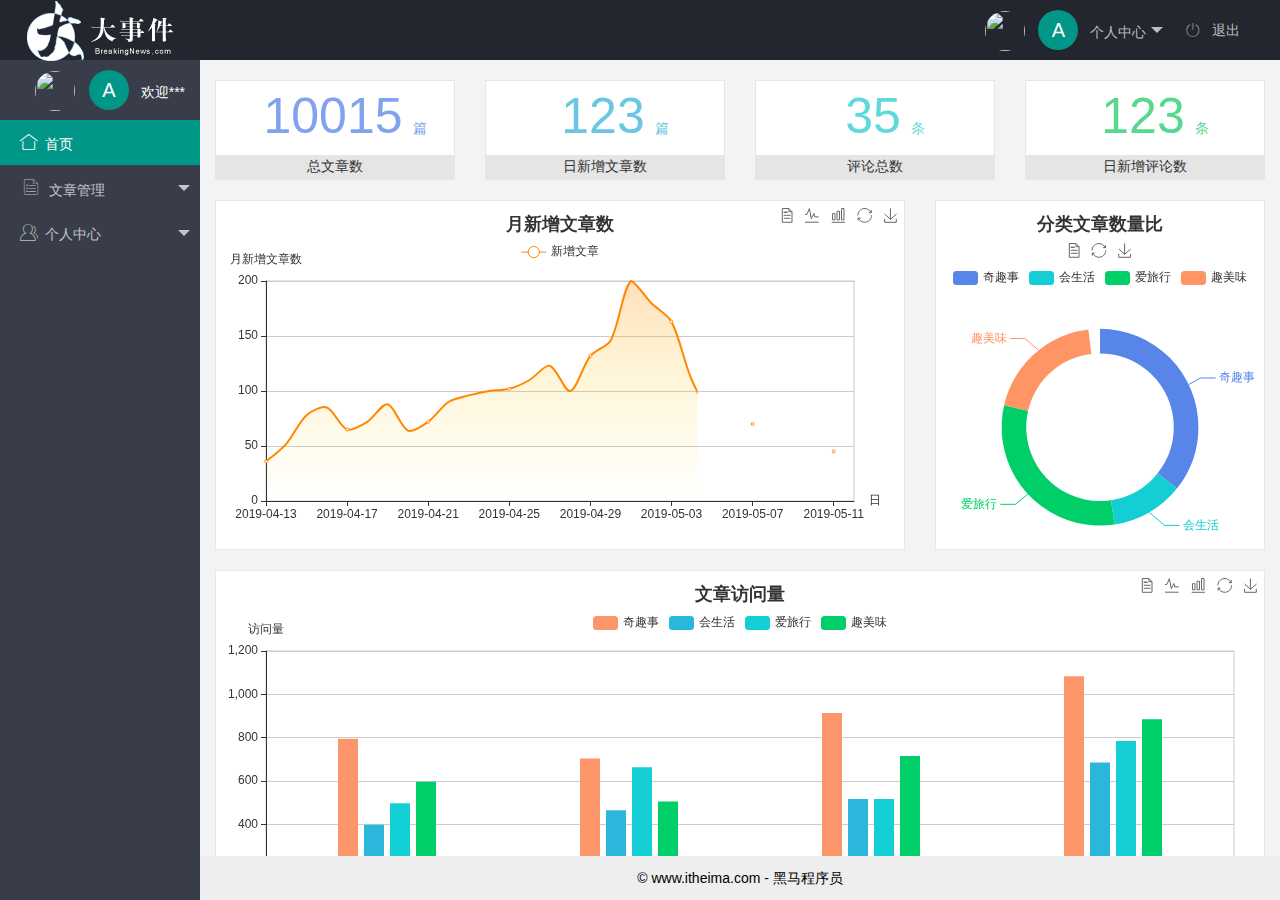
==== commit 381dbe65: "完成个人中心页面提交" ====
--- a/index.html
+++ b/index.html
@@ -24,8 +24,8 @@
                         个人中心
                     </a>
                     <dl class="layui-nav-child">
-                        <dd><a href="javascript:;">基本资料</a></dd>
-                        <dd><a href="javascript:;">安全设置</a></dd>
+                        <dd><a href="/user/user_info.html" target="fm">基本资料</a></dd>
+                        <dd><a href="/user/user_pwd.html" target="fm">安全设置</a></dd>
                     </dl>
                 </li>
                 <li class="layui-nav-item">
@@ -61,9 +61,12 @@
                         <a class="" href="javascript:;"><i class="layui-icon layui-icon-user"
                                 style="font-size: 18px;"></i> 个人中心</a>
                         <dl class="layui-nav-child">
-                            <dd><a href="javascript:;"><i class="layui-icon layui-icon-app"></i> 基本资料</a></dd>
-                            <dd><a href="javascript:;"><i class="layui-icon layui-icon-app"></i> 更换头像</a></dd>
-                            <dd><a href="javascript:;"><i class="layui-icon layui-icon-app"></i> 重置密码</a></dd>
+                            <dd><a href="/user/user_info.html" target="fm"><i class="layui-icon layui-icon-app"></i>
+                                    基本资料</a></dd>
+                            <dd><a href="/user/user_avatar.html" target="fm"><i class="layui-icon layui-icon-app"></i>
+                                    更换头像</a></dd>
+                            <dd><a href="/user/user_pwd.html" target="fm"><i class="layui-icon layui-icon-app"></i>
+                                    重置密码</a></dd>
                         </dl>
                     </li>
 
